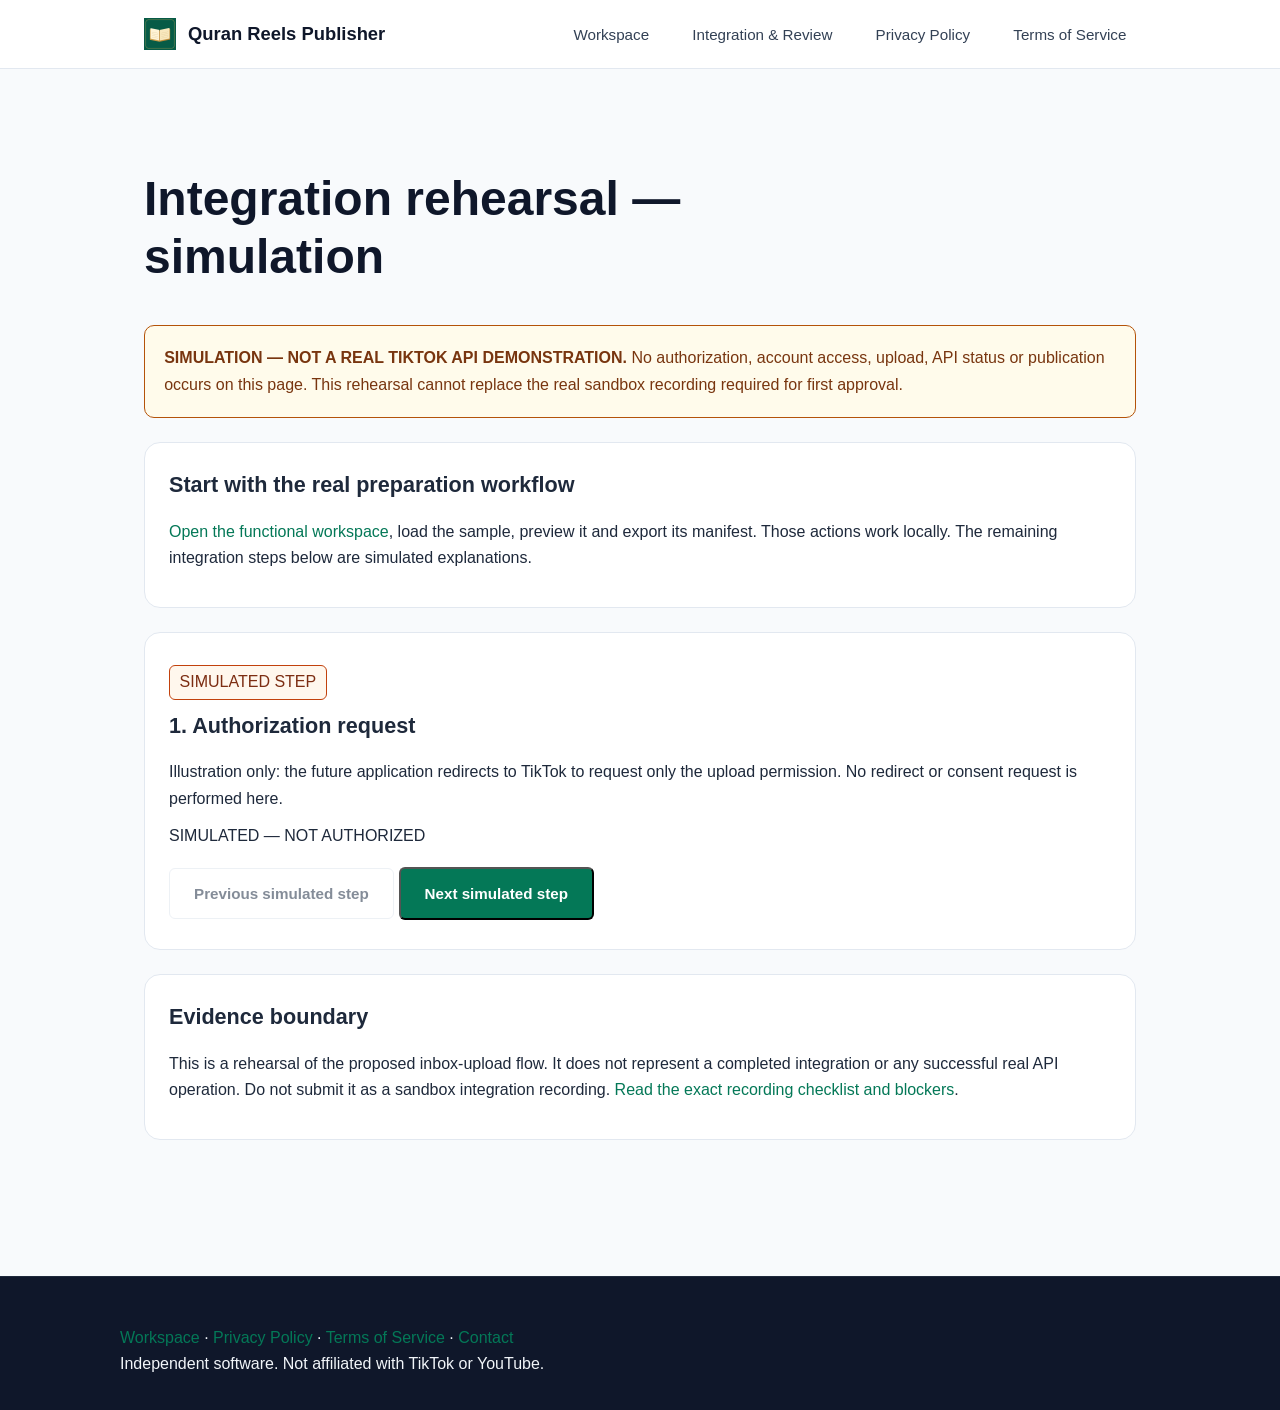
==== demo.html @ fc610ec1 "Replace landing page with honest local video preparation workspace" ====
<!DOCTYPE html>
<html lang="en"><head><meta charset="UTF-8"><meta name="viewport" content="width=device-width,initial-scale=1"><title>Integration rehearsal — simulation — Quran Reels Publisher</title><link rel="canonical" href="https://mahmoudblog4-png.github.io/quran-reels-publisher-site/demo.html"><link rel="icon" type="image/png" href="assets/app-icon.png"><link rel="apple-touch-icon" href="assets/app-icon.png"><link rel="stylesheet" href="style.css"><link rel="stylesheet" href="workspace.css"><script src="demo.js" defer></script></head><body><header class="site-header"><div class="nav-container"><a href="index.html" class="brand"><img class="brand-icon" src="assets/app-icon.png" alt=""><span>Quran Reels Publisher</span></a><nav class="main-nav" aria-label="Main navigation"><a href="index.html">Workspace</a><a href="review.html">Integration &amp; Review</a><a href="privacy.html">Privacy Policy</a><a href="terms.html">Terms of Service</a></nav></div></header><main class="content-container"><section class="workspace-intro"><h1>Integration rehearsal — simulation</h1></section>
<aside class="notice"><strong>SIMULATION — NOT A REAL TIKTOK API DEMONSTRATION.</strong> No authorization, account access, upload, API status or publication occurs on this page. This rehearsal cannot replace the real sandbox recording required for first approval.</aside>
<section class="panel"><h2>Start with the real preparation workflow</h2><p><a href="index.html#workspace">Open the functional workspace</a>, load the sample, preview it and export its manifest. Those actions work locally. The remaining integration steps below are simulated explanations.</p></section>
<section class="panel" aria-label="Simulated integration steps"><span class="status-pill">SIMULATED STEP</span><h2 id="step-title">1. Authorization request</h2><p id="step-body">Illustration only: the future application redirects to TikTok to request only the upload permission. No redirect or consent request is performed here.</p><p id="step-state" role="status" aria-live="polite">SIMULATED — NOT AUTHORIZED</p><button id="previous" class="btn btn-secondary" type="button" disabled>Previous simulated step</button><button id="next" class="btn btn-primary" type="button">Next simulated step</button></section>
<section class="panel"><h2>Evidence boundary</h2><p>This is a rehearsal of the proposed inbox-upload flow. It does not represent a completed integration or any successful real API operation. Do not submit it as a sandbox integration recording. <a href="review.html">Read the exact recording checklist and blockers</a>.</p></section>
</main><footer class="site-footer"><div class="footer-container"><p><a href="index.html">Workspace</a> · <a href="privacy.html">Privacy Policy</a> · <a href="terms.html">Terms of Service</a> · <a href="mailto:mahmoudfangrymail1@gmail.com">Contact</a></p><p>Independent software. Not affiliated with TikTok or YouTube.</p></div></footer></body></html>
---- style.css ----
/* ==========================================================================
   Quran Reels Publisher - Official Stylesheet
   Clean, modern, professional, responsive, zero tracking
   ========================================================================== */

:root {
  --primary: #047857;
  --primary-hover: #065f46;
  --primary-light: #ecfdf5;
  --slate-900: #0f172a;
  --slate-800: #1e293b;
  --slate-700: #334155;
  --slate-600: #475569;
  --slate-500: #64748b;
  --slate-100: #f1f5f9;
  --slate-50: #f8fafc;
  --card-bg: #ffffff;
  --border-color: #e2e8f0;
  --max-width: 1040px;
  --radius-sm: 6px;
  --radius-md: 10px;
  --radius-lg: 16px;
  --shadow-sm: 0 1px 2px rgba(0, 0, 0, 0.05);
  --shadow-md: 0 4px 6px -1px rgba(0, 0, 0, 0.08), 0 2px 4px -2px rgba(0, 0, 0, 0.06);
}

*, *::before, *::after {
  box-sizing: border-box;
  margin: 0;
  padding: 0;
}

body {
  font-family: -apple-system, BlinkMacSystemFont, "Segoe UI", Roboto, "Helvetica Neue", Arial, sans-serif;
  line-height: 1.65;
  color: var(--slate-800);
  background-color: var(--slate-50);
  -webkit-font-smoothing: antialiased;
}

a {
  color: var(--primary);
  text-decoration: none;
  transition: color 0.2s ease;
}

a:hover {
  color: var(--primary-hover);
  text-decoration: underline;
}

/* Header & Navigation */
header.site-header {
  background: #ffffff;
  border-bottom: 1px solid var(--border-color);
  position: sticky;
  top: 0;
  z-index: 100;
}

.nav-container {
  max-width: var(--max-width);
  margin: 0 auto;
  padding: 1rem 1.5rem;
  display: flex;
  justify-content: space-between;
  align-items: center;
  flex-wrap: wrap;
  gap: 1rem;
}

.brand {
  display: flex;
  align-items: center;
  gap: 0.75rem;
  font-size: 1.15rem;
  font-weight: 700;
  color: var(--slate-900);
  text-decoration: none;
}

.brand-icon {
  display: block;
  width: 32px;
  height: 32px;
  flex: 0 0 32px;
}

nav.main-nav {
  display: flex;
  gap: 1.5rem;
  align-items: center;
  flex-wrap: wrap;
}

nav.main-nav a {
  color: var(--slate-700);
  font-weight: 500;
  font-size: 0.95rem;
  padding: 0.35rem 0.6rem;
  border-radius: var(--radius-sm);
}

nav.main-nav a:hover,
nav.main-nav a.active {
  color: var(--primary);
  background: var(--primary-light);
  text-decoration: none;
}

/* Hero Section */
.hero {
  background: linear-gradient(180deg, #ffffff 0%, var(--slate-50) 100%);
  padding: 4rem 1.5rem 3rem;
  text-align: center;
  border-bottom: 1px solid var(--border-color);
}

.hero-inner {
  max-width: 800px;
  margin: 0 auto;
}

.badge {
  display: inline-block;
  background: var(--primary-light);
  color: var(--primary);
  font-size: 0.85rem;
  font-weight: 600;
  padding: 0.35rem 0.85rem;
  border-radius: 999px;
  margin-bottom: 1.25rem;
  border: 1px solid rgba(4, 120, 87, 0.2);
}

.hero h1 {
  font-size: 2.5rem;
  line-height: 1.2;
  color: var(--slate-900);
  margin-bottom: 1.25rem;
  font-weight: 800;
  letter-spacing: -0.02em;
}

.hero-lead {
  font-size: 1.15rem;
  color: var(--slate-600);
  margin-bottom: 2rem;
  line-height: 1.7;
}

.hero-actions {
  display: flex;
  gap: 1rem;
  justify-content: center;
  flex-wrap: wrap;
}

.btn {
  display: inline-block;
  padding: 0.75rem 1.5rem;
  border-radius: var(--radius-sm);
  font-weight: 600;
  font-size: 0.95rem;
  text-decoration: none;
  transition: all 0.2s ease;
}

.btn-primary {
  background: var(--primary);
  color: white;
}

.btn-primary:hover {
  background: var(--primary-hover);
  color: white;
  text-decoration: none;
  box-shadow: var(--shadow-sm);
}

.btn-secondary {
  background: white;
  color: var(--slate-700);
  border: 1px solid var(--border-color);
}

.btn-secondary:hover {
  background: var(--slate-100);
  color: var(--slate-900);
  text-decoration: none;
}

/* Main Container */
main.content-container {
  max-width: var(--max-width);
  margin: 0 auto;
  padding: 3rem 1.5rem;
}

/* Sections */
section.info-section {
  margin-bottom: 3.5rem;
}

.section-header {
  margin-bottom: 1.5rem;
}

.section-header h2 {
  font-size: 1.75rem;
  color: var(--slate-900);
  font-weight: 700;
  letter-spacing: -0.01em;
  margin-bottom: 0.5rem;
}

.section-header p {
  color: var(--slate-600);
  font-size: 1.05rem;
}

/* Cards & Grid */
.cards-grid {
  display: grid;
  grid-template-columns: repeat(auto-fit, minmax(280px, 1fr));
  gap: 1.5rem;
  margin-top: 1.5rem;
}

.card {
  background: var(--card-bg);
  border: 1px solid var(--border-color);
  border-radius: var(--radius-md);
  padding: 1.75rem;
  box-shadow: var(--shadow-sm);
  transition: transform 0.2s ease, box-shadow 0.2s ease;
}

.card:hover {
  transform: translateY(-2px);
  box-shadow: var(--shadow-md);
}

.card-step {
  display: inline-flex;
  align-items: center;
  justify-content: center;
  width: 32px;
  height: 32px;
  border-radius: 50%;
  background: var(--primary-light);
  color: var(--primary);
  font-weight: 700;
  font-size: 0.9rem;
  margin-bottom: 1rem;
}

.card h3 {
  font-size: 1.2rem;
  color: var(--slate-900);
  margin-bottom: 0.75rem;
  font-weight: 600;
}

.card p {
  color: var(--slate-600);
  font-size: 0.95rem;
  line-height: 1.6;
}

/* Callout Box */
.callout {
  background: white;
  border-left: 4px solid var(--primary);
  border-radius: 0 var(--radius-md) var(--radius-md) 0;
  padding: 1.5rem 1.75rem;
  margin: 1.5rem 0;
  box-shadow: var(--shadow-sm);
  border-top: 1px solid var(--border-color);
  border-right: 1px solid var(--border-color);
  border-bottom: 1px solid var(--border-color);
}

.callout h4 {
  color: var(--slate-900);
  font-size: 1.05rem;
  margin-bottom: 0.5rem;
}

.callout p {
  color: var(--slate-600);
  font-size: 0.95rem;
}

/* Legal Document Styles */
.legal-document {
  background: var(--card-bg);
  border: 1px solid var(--border-color);
  border-radius: var(--radius-lg);
  padding: 2.5rem 2.5rem;
  box-shadow: var(--shadow-sm);
  max-width: 860px;
  margin: 0 auto;
}

.legal-header {
  border-bottom: 1px solid var(--border-color);
  padding-bottom: 1.5rem;
  margin-bottom: 2rem;
}

.legal-header h1 {
  font-size: 2.25rem;
  color: var(--slate-900);
  margin-bottom: 0.5rem;
}

.legal-meta {
  color: var(--slate-500);
  font-size: 0.9rem;
}

.legal-content h2 {
  font-size: 1.35rem;
  color: var(--slate-900);
  margin-top: 2rem;
  margin-bottom: 0.75rem;
  padding-top: 0.5rem;
  border-top: 1px solid var(--slate-100);
}

.legal-content h2:first-of-type {
  border-top: none;
  margin-top: 0;
}

.legal-content h3 {
  font-size: 1.1rem;
  color: var(--slate-800);
  margin-top: 1.25rem;
  margin-bottom: 0.5rem;
}

.legal-content p {
  color: var(--slate-700);
  margin-bottom: 1rem;
  font-size: 0.98rem;
  line-height: 1.7;
}

.legal-content ul, .legal-content ol {
  margin: 0.75rem 0 1.25rem 1.5rem;
  color: var(--slate-700);
}

.legal-content li {
  margin-bottom: 0.5rem;
  line-height: 1.6;
  font-size: 0.98rem;
}

/* Footer */
footer.site-footer {
  background: var(--slate-900);
  color: var(--slate-100);
  padding: 3rem 1.5rem 2rem;
  margin-top: 4rem;
  border-top: 1px solid var(--slate-800);
}

.footer-container {
  max-width: var(--max-width);
  margin: 0 auto;
}

.footer-top {
  display: flex;
  justify-content: space-between;
  align-items: flex-start;
  flex-wrap: wrap;
  gap: 2rem;
  padding-bottom: 2rem;
  border-bottom: 1px solid var(--slate-800);
}

.footer-brand h3 {
  color: white;
  font-size: 1.2rem;
  margin-bottom: 0.5rem;
}

.footer-brand p {
  color: var(--slate-500);
  font-size: 0.9rem;
  max-width: 420px;
  line-height: 1.6;
}

.footer-nav {
  display: flex;
  gap: 2rem;
  flex-wrap: wrap;
}

.footer-column h4 {
  color: white;
  font-size: 0.9rem;
  text-transform: uppercase;
  letter-spacing: 0.05em;
  margin-bottom: 0.75rem;
}

.footer-column ul {
  list-style: none;
}

.footer-column li {
  margin-bottom: 0.5rem;
}

.footer-column a {
  color: var(--slate-500);
  font-size: 0.9rem;
}

.footer-column a:hover {
  color: white;
  text-decoration: underline;
}

.footer-bottom {
  padding-top: 1.5rem;
  text-align: center;
  color: var(--slate-500);
  font-size: 0.85rem;
  line-height: 1.6;
}

/* Mobile Responsiveness */
@media (max-width: 768px) {
  .hero h1 {
    font-size: 2rem;
  }
  .nav-container {
    flex-direction: column;
    align-items: flex-start;
  }
  nav.main-nav {
    width: 100%;
    justify-content: flex-start;
    gap: 0.75rem;
  }
  .legal-document {
    padding: 1.5rem;
  }
  .footer-top {
    flex-direction: column;
  }
}
---- workspace.css ----
.workspace-intro{padding:2.5rem 0 1.5rem;max-width:760px}.workspace-intro h1{font-size:clamp(2rem,5vw,3rem);line-height:1.2;margin:.8rem 0 1rem;color:var(--slate-900)}
.notice{padding:1.2rem;border:1px solid #b45309;border-radius:10px;background:#fffbeb;color:#78350f;margin-bottom:1.5rem}.notice a{text-decoration:underline}
.workspace-grid{display:grid;grid-template-columns:1fr 1fr;gap:1.5rem;align-items:start;scroll-margin-top:110px}.panel{padding:1.5rem;background:white;border:1px solid var(--border-color);border-radius:var(--radius-lg);margin-bottom:1.5rem;min-width:0}.panel h2{font-size:1.35rem;margin-bottom:1rem}.panel h3{margin:1rem 0 .4rem}.panel p{margin:.7rem 0}.panel ol,.panel ul{padding-left:1.5rem}
label{display:block;font-weight:600;margin:1rem 0 .35rem}input:not([type=checkbox]),textarea{display:block;width:100%;padding:.7rem;border:1px solid #64748b;border-radius:6px;font:inherit;background:#fff;color:#0f172a}textarea{resize:vertical}.help{font-size:.88rem;color:#475569}.check{display:flex;align-items:start;gap:.65rem;font-size:.93rem;font-weight:400}.check input{margin-top:.4rem;flex-shrink:0;width:1rem;height:1rem}
button{font:inherit;cursor:pointer}.btn{margin:.35rem .3rem .35rem 0}button:disabled{opacity:.6;cursor:not-allowed}video{width:100%;max-height:440px;background:#0f172a;margin-top:1rem;border-radius:8px}dl{display:grid;grid-template-columns:auto 1fr;gap:.3rem 1rem;font-size:.9rem}dt{font-weight:600}dd{overflow-wrap:anywhere}[hidden]{display:none!important}:focus-visible{outline:3px solid #1d4ed8;outline-offset:4px}.status-pill{display:inline-block;background:#fff7ed;border:1px solid #c2410c;color:#7c2d12;padding:.2rem .6rem;border-radius:6px;margin:.5rem 0}
@media(max-width:760px){.workspace-grid{grid-template-columns:1fr}.panel{padding:1.1rem}.main-nav{gap:.8rem!important}.workspace-intro{padding-top:1.5rem}}@media(prefers-reduced-motion:reduce){*{scroll-behavior:auto!important;transition:none!important}}
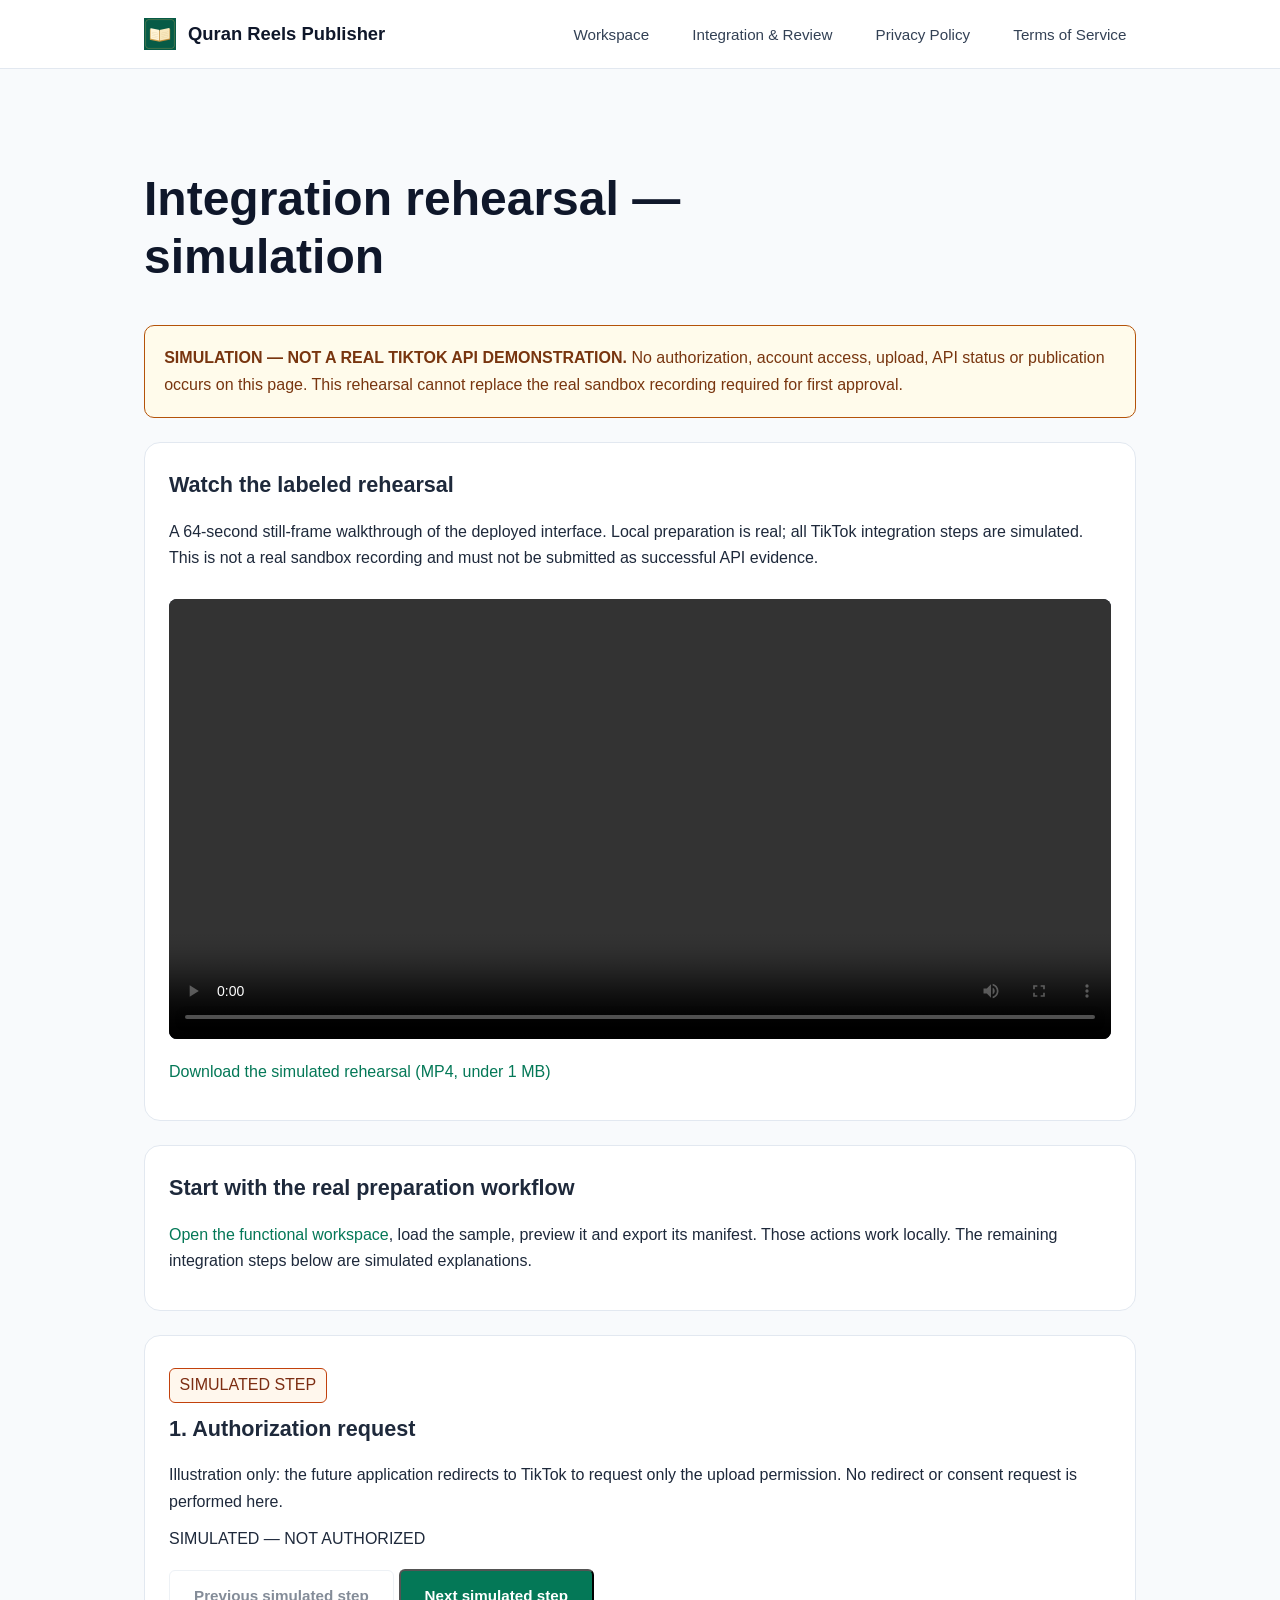
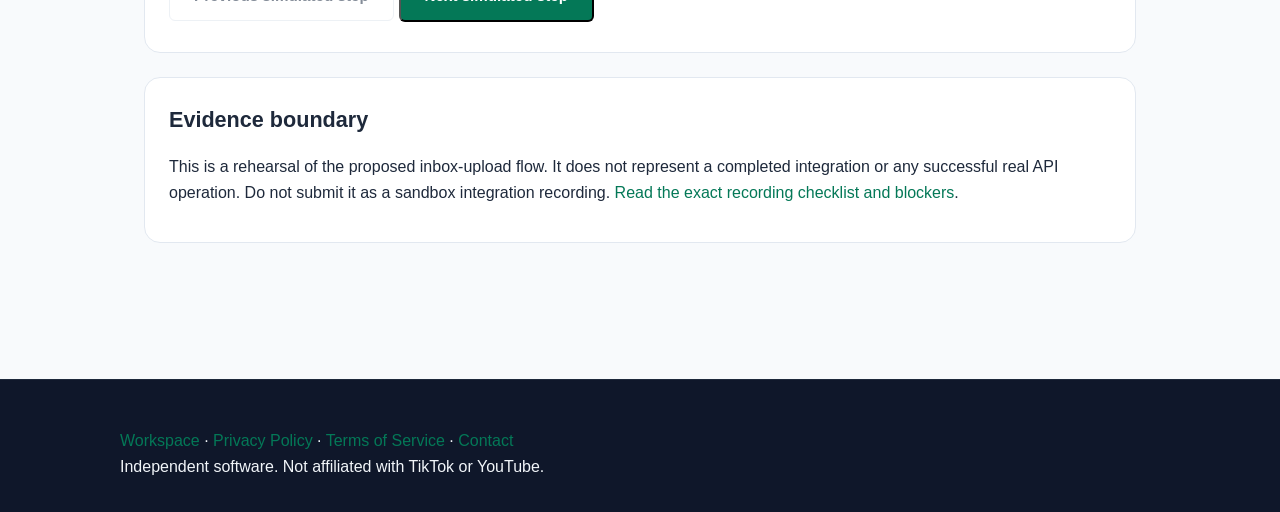
==== commit 85425bc8: "Publish clearly labeled rehearsal and authenticated review findings" ====
--- a/demo.html
+++ b/demo.html
@@ -1,7 +1,7 @@
 <!DOCTYPE html>
 <html lang="en"><head><meta charset="UTF-8"><meta name="viewport" content="width=device-width,initial-scale=1"><title>Integration rehearsal — simulation — Quran Reels Publisher</title><link rel="canonical" href="https://mahmoudblog4-png.github.io/quran-reels-publisher-site/demo.html"><link rel="icon" type="image/png" href="assets/app-icon.png"><link rel="apple-touch-icon" href="assets/app-icon.png"><link rel="stylesheet" href="style.css"><link rel="stylesheet" href="workspace.css"><script src="demo.js" defer></script></head><body><header class="site-header"><div class="nav-container"><a href="index.html" class="brand"><img class="brand-icon" src="assets/app-icon.png" alt=""><span>Quran Reels Publisher</span></a><nav class="main-nav" aria-label="Main navigation"><a href="index.html">Workspace</a><a href="review.html">Integration &amp; Review</a><a href="privacy.html">Privacy Policy</a><a href="terms.html">Terms of Service</a></nav></div></header><main class="content-container"><section class="workspace-intro"><h1>Integration rehearsal — simulation</h1></section>
 <aside class="notice"><strong>SIMULATION — NOT A REAL TIKTOK API DEMONSTRATION.</strong> No authorization, account access, upload, API status or publication occurs on this page. This rehearsal cannot replace the real sandbox recording required for first approval.</aside>
-<section class="panel"><h2>Start with the real preparation workflow</h2><p><a href="index.html#workspace">Open the functional workspace</a>, load the sample, preview it and export its manifest. Those actions work locally. The remaining integration steps below are simulated explanations.</p></section>
+<section class="panel"><h2>Watch the labeled rehearsal</h2><p>A 64-second still-frame walkthrough of the deployed interface. Local preparation is real; all TikTok integration steps are simulated. This is not a real sandbox recording and must not be submitted as successful API evidence.</p><video controls playsinline preload="metadata" aria-label="Simulated integration rehearsal video"><source src="assets/integration-rehearsal.mp4" type="video/mp4"></video><p><a href="assets/integration-rehearsal.mp4">Download the simulated rehearsal (MP4, under 1 MB)</a></p></section><section class="panel"><h2>Start with the real preparation workflow</h2><p><a href="index.html#workspace">Open the functional workspace</a>, load the sample, preview it and export its manifest. Those actions work locally. The remaining integration steps below are simulated explanations.</p></section>
 <section class="panel" aria-label="Simulated integration steps"><span class="status-pill">SIMULATED STEP</span><h2 id="step-title">1. Authorization request</h2><p id="step-body">Illustration only: the future application redirects to TikTok to request only the upload permission. No redirect or consent request is performed here.</p><p id="step-state" role="status" aria-live="polite">SIMULATED — NOT AUTHORIZED</p><button id="previous" class="btn btn-secondary" type="button" disabled>Previous simulated step</button><button id="next" class="btn btn-primary" type="button">Next simulated step</button></section>
 <section class="panel"><h2>Evidence boundary</h2><p>This is a rehearsal of the proposed inbox-upload flow. It does not represent a completed integration or any successful real API operation. Do not submit it as a sandbox integration recording. <a href="review.html">Read the exact recording checklist and blockers</a>.</p></section>
 </main><footer class="site-footer"><div class="footer-container"><p><a href="index.html">Workspace</a> · <a href="privacy.html">Privacy Policy</a> · <a href="terms.html">Terms of Service</a> · <a href="mailto:mahmoudfangrymail1@gmail.com">Contact</a></p><p>Independent software. Not affiliated with TikTok or YouTube.</p></div></footer></body></html>
